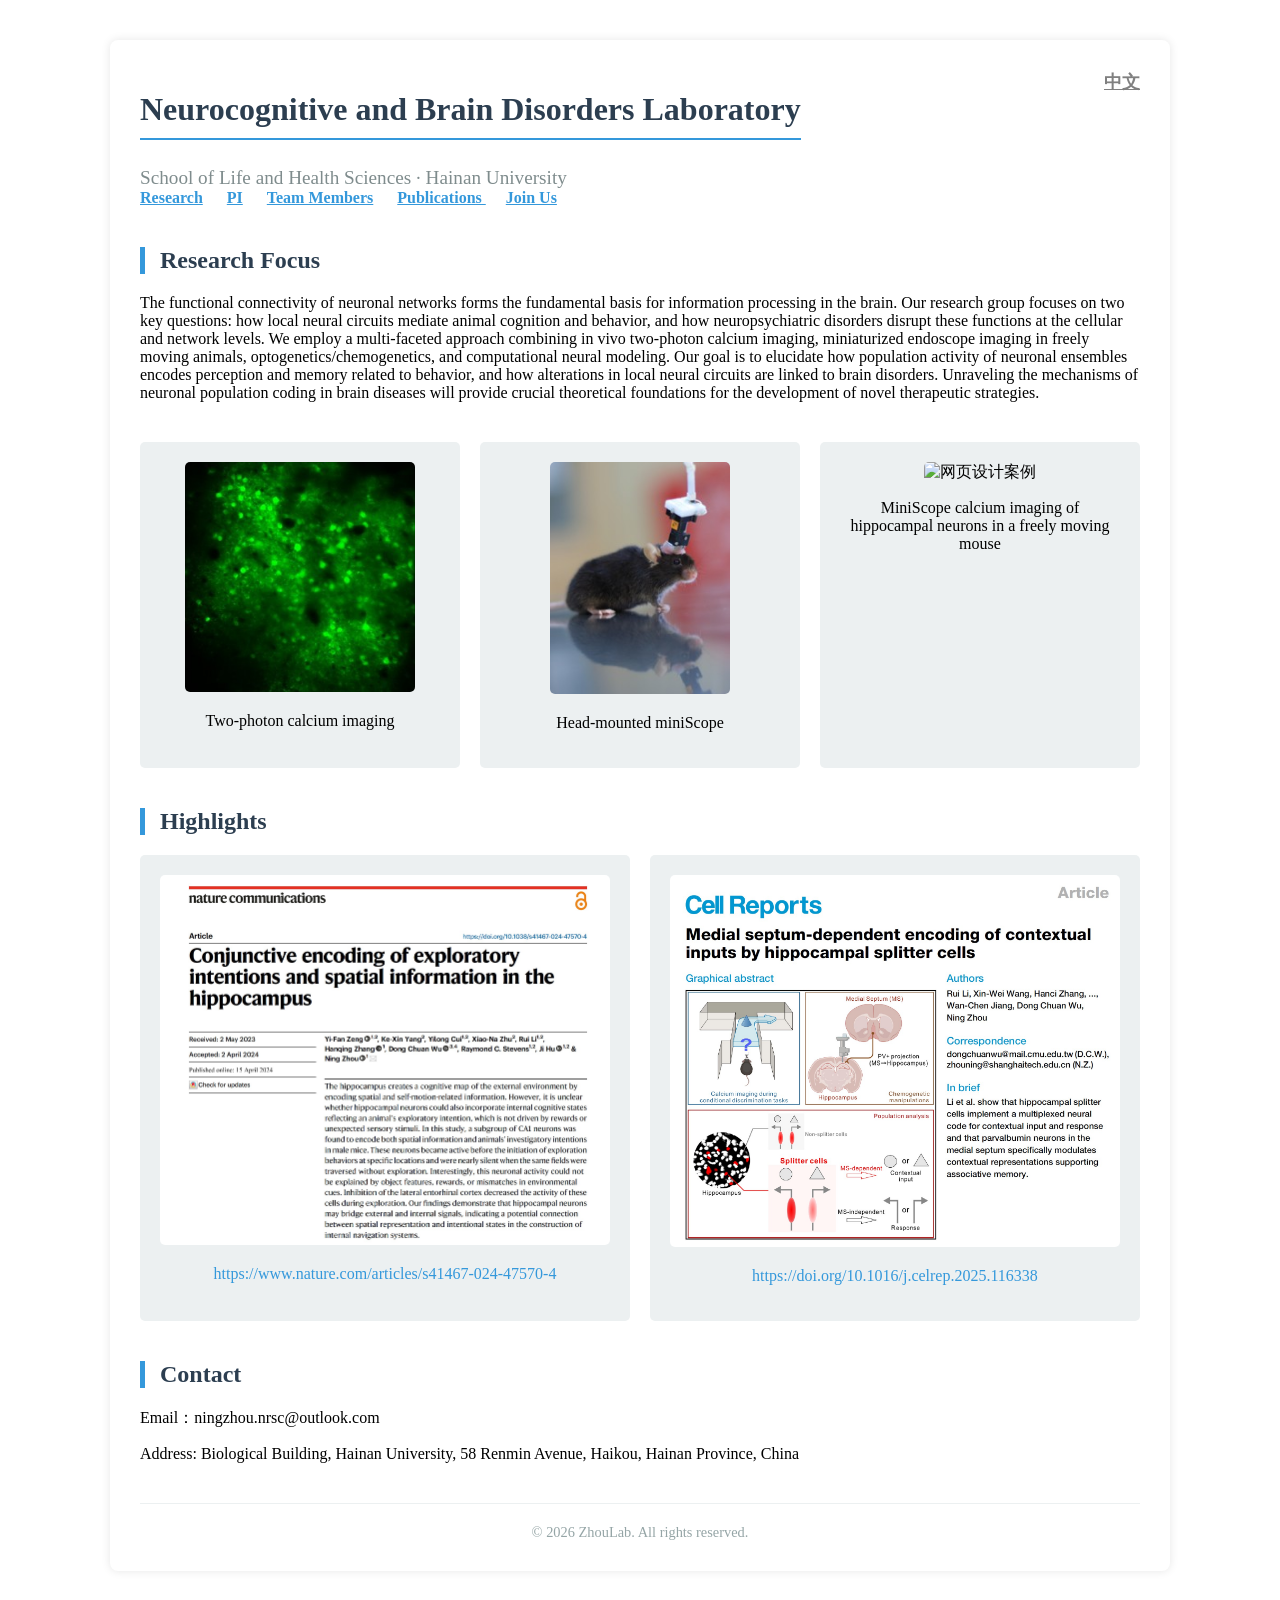
==== index-en.html @ 79aa7f77 "Add files via upload" ====
<!DOCTYPE html>
<html lang="en">
<head>
    <meta charset="UTF-8">
    <meta name="viewport" content="width=device-width, initial-scale=1.0">
    <title>Zhou Lab | HomePage</title>
<head>
    <meta charset="UTF-8">
    <meta name="viewport" content="width=device-width, initial-scale=1.0">
    <title>Zhou Lab | HomePage</title>

    <link rel="stylesheet" href="css/style.css">
</head>

</head>
<body>
    <div class="container">



        <h1>Neurocognitive and Brain Disorders Laboratory</h1>

        <a href="index.html" style="color: #808080; text-decoration: underline; font-weight: 600; font-size: 1.1em; float: right;">中文</a>

        <div class="tagline">School of Life and Health Sciences · Hainan University</div>

        <!--nav style="margin: 20px 0; padding: 10px 0; border-bottom: 1px solid #eee;"-->



            <a href="index.html" style="margin-right: 20px; font-weight: bold; color: #3498db;">Research</a>
            <a href="PI.html" style="margin-right: 20px; font-weight: bold; color: #3498db;">PI</a>
            <a href="team.html" style="margin-right: 20px; font-weight: bold; color: #3498db;">Team Members</a>
            <a href="works1.html" style="margin-right: 20px; font-weight: bold; color: #3498db;">Publications </a>
            <a href="joinus.html" style="margin-right: 20px; font-weight: bold; color: #3498db;">Join Us</a>
        </nav>
        <div class="section">
            <h2>Research Focus</h2>
            <p>The functional connectivity of neuronal networks forms the fundamental basis for information processing in the brain. Our research group focuses on two key questions: how local neural circuits mediate animal cognition and behavior, and how neuropsychiatric disorders disrupt these functions at the cellular and network levels. We employ a multi-faceted approach combining in vivo two-photon calcium imaging, miniaturized endoscope imaging in freely moving animals, optogenetics/chemogenetics, and computational neural modeling. Our goal is to elucidate how population activity of neuronal ensembles encodes perception and memory related to behavior, and how alterations in local neural circuits are linked to brain disorders. Unraveling the mechanisms of neuronal population coding in brain diseases will provide crucial theoretical foundations for the development of novel therapeutic strategies.</p>
        </div>



            <div class="services" style="grid-template-columns: repeat(3, 1fr);"> <!-- 改为两列展示 -->
                <div class="service-item">
           
                    <img src="images/twophoton1.jpg" alt="品牌设计案例" style="width: 230px; border-radius: 5px;">
                    <!--h3>双光子钙成像</h3-->
                    <p>Two-photon calcium imaging</p>
                </div>
                <div class="service-item">
                    <img src="images/miniscopemouse.jpg" alt="网页设计案例" style="width: 180px; border-radius: 5px;">
                   
                  <p> </p>
                    <p>Head-mounted miniScope</p>
            </div>
                <div class="service-item">
                    <img src="images/miniscope2.gif" alt="网页设计案例" style="width: 250px; border-radius: 5px;">
                  
                    <p>MiniScope calcium imaging of hippocampal neurons in a freely moving mouse</p>
                </div>
            </div>




<div class="section">
            <h2>Highlights</h2>
            <div class="services" style="grid-template-columns: repeat(2, 1fr);"> <!-- 改为两列展示 -->
                <div class="service-item">
                   
                    <img src="images/work2.jpg" alt="品牌设计案例" style="max-width: 100%; border-radius: 5px;">
                   
                    <p><a href="https://www.nature.com/articles/s41467-024-47570-4" target="_blank" rel="noopener" style="color: #3498db; text-decoration: none;">https://www.nature.com/articles/s41467-024-47570-4</a></p>

                </div>
                <div class="service-item">
                    <img src="images/work1.jpg" alt="网页设计案例" style="max-width: 100%; border-radius: 5px;">
                   
                     <p><a href="https://doi.org/10.1016/j.celrep.2025.116338" target="_blank" rel="noopener" style="color: #3498db; text-decoration: none;">https://doi.org/10.1016/j.celrep.2025.116338</a></p>

                </div>
            </div>
                     </div>






        <div class="section">
            <h2>Contact</h2>
            <p> Email：ningzhou.nrsc@outlook.com</p>
            <p> Address: Biological Building, Hainan University, 58 Renmin Avenue, Haikou, Hainan Province, China</p>
        </div>

        <div class="footer">
            © 2026 ZhouLab. All rights reserved.
        </div>
    </div>
</body>

</html>
---- css/style.css ----
<style>
        /* 简单的页面样式，让页面看起来更舒服 */
        body {
            font-family: 'Segoe UI', Tahoma, Geneva, Verdana, sans-serif;
            line-height: 1.6;
            margin: 0;
            padding: 0;
            background-color: #f4f4f4;
            color: #333;
        }
        .container {
            width: 80%;
            max-width: 1000px;
            margin: 40px auto;
            background: #fff;
            padding: 30px;
            box-shadow: 0 0 10px rgba(0,0,0,0.1);
            border-radius: 8px;
        }
        h1 {
            color: #2c3e50;
            border-bottom: 2px solid #3498db;
            padding-bottom: 10px;
            display: inline-block;
        }
        .tagline {
            font-size: 1.2em;
            color: #7f8c8d;
            margin-top: 5px;
        }
        .section {
            margin: 40px 0;
        }
        .section h2 {
            color: #2c3e50;
            border-left: 5px solid #3498db;
            padding-left: 15px;
        }
        .services {
            display: grid;
            grid-template-columns: repeat(auto-fit, minmax(200px, 1fr));
            gap: 20px;
            margin-top: 20px;
        }
        .service-item {
            background: #ecf0f1;
            padding: 20px;
            border-radius: 5px;
            text-align: center;
        }
        .footer {
            margin-top: 40px;
            text-align: center;
            color: #95a5a6;
            font-size: 0.9em;
            border-top: 1px solid #ecf0f1;
            padding-top: 20px;
        }
    </style>
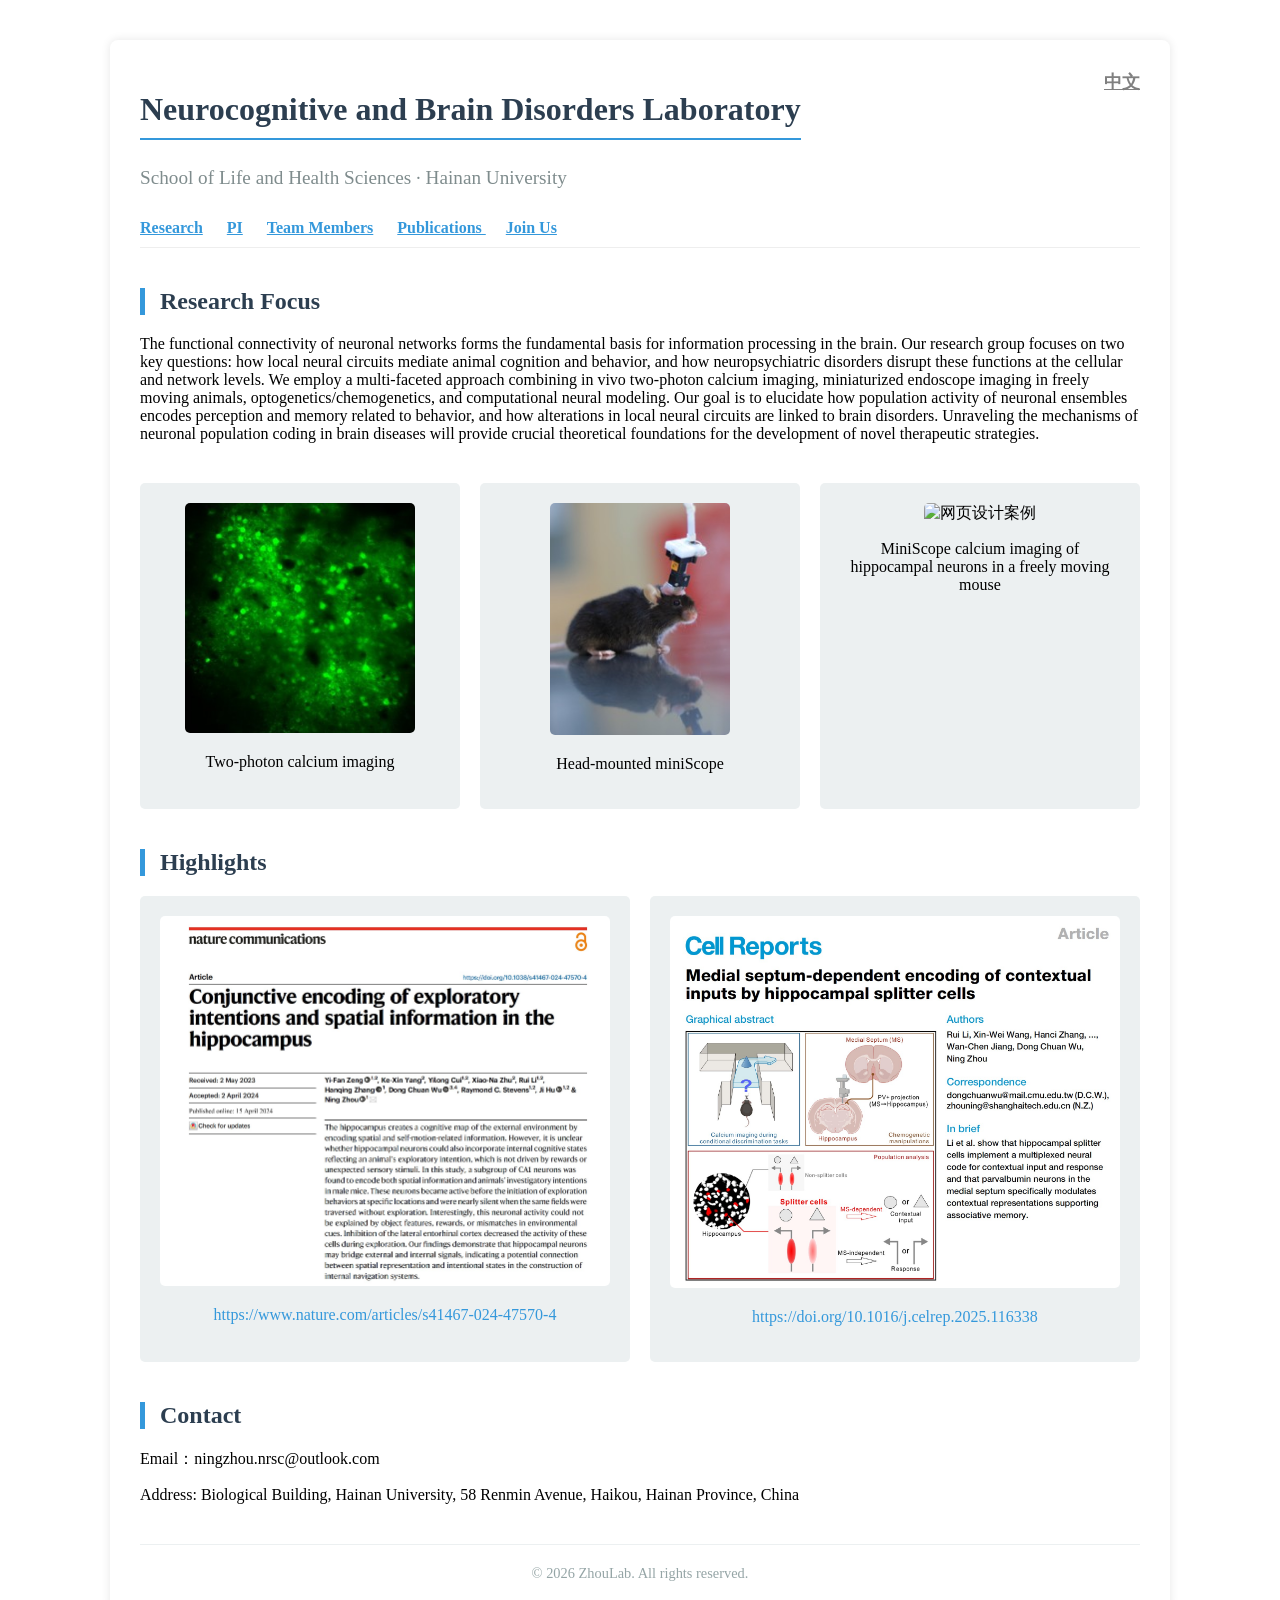
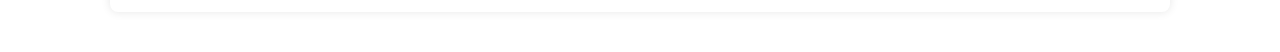
==== commit 1f5d11ec: "Update index-en.html" ====
--- a/index-en.html
+++ b/index-en.html
@@ -24,7 +24,7 @@
 
         <div class="tagline">School of Life and Health Sciences · Hainan University</div>
 
-        <!--nav style="margin: 20px 0; padding: 10px 0; border-bottom: 1px solid #eee;"-->
+        <nav style="margin: 20px 0; padding: 10px 0; border-bottom: 1px solid #eee;">
 
 
 
@@ -103,3 +103,4 @@
 </html>
 
 
+
--- a/css/style.css
+++ b/css/style.css
@@ -56,4 +56,6 @@
             border-top: 1px solid #ecf0f1;
             padding-top: 20px;
         }
-    </style>+
+    </style>
+
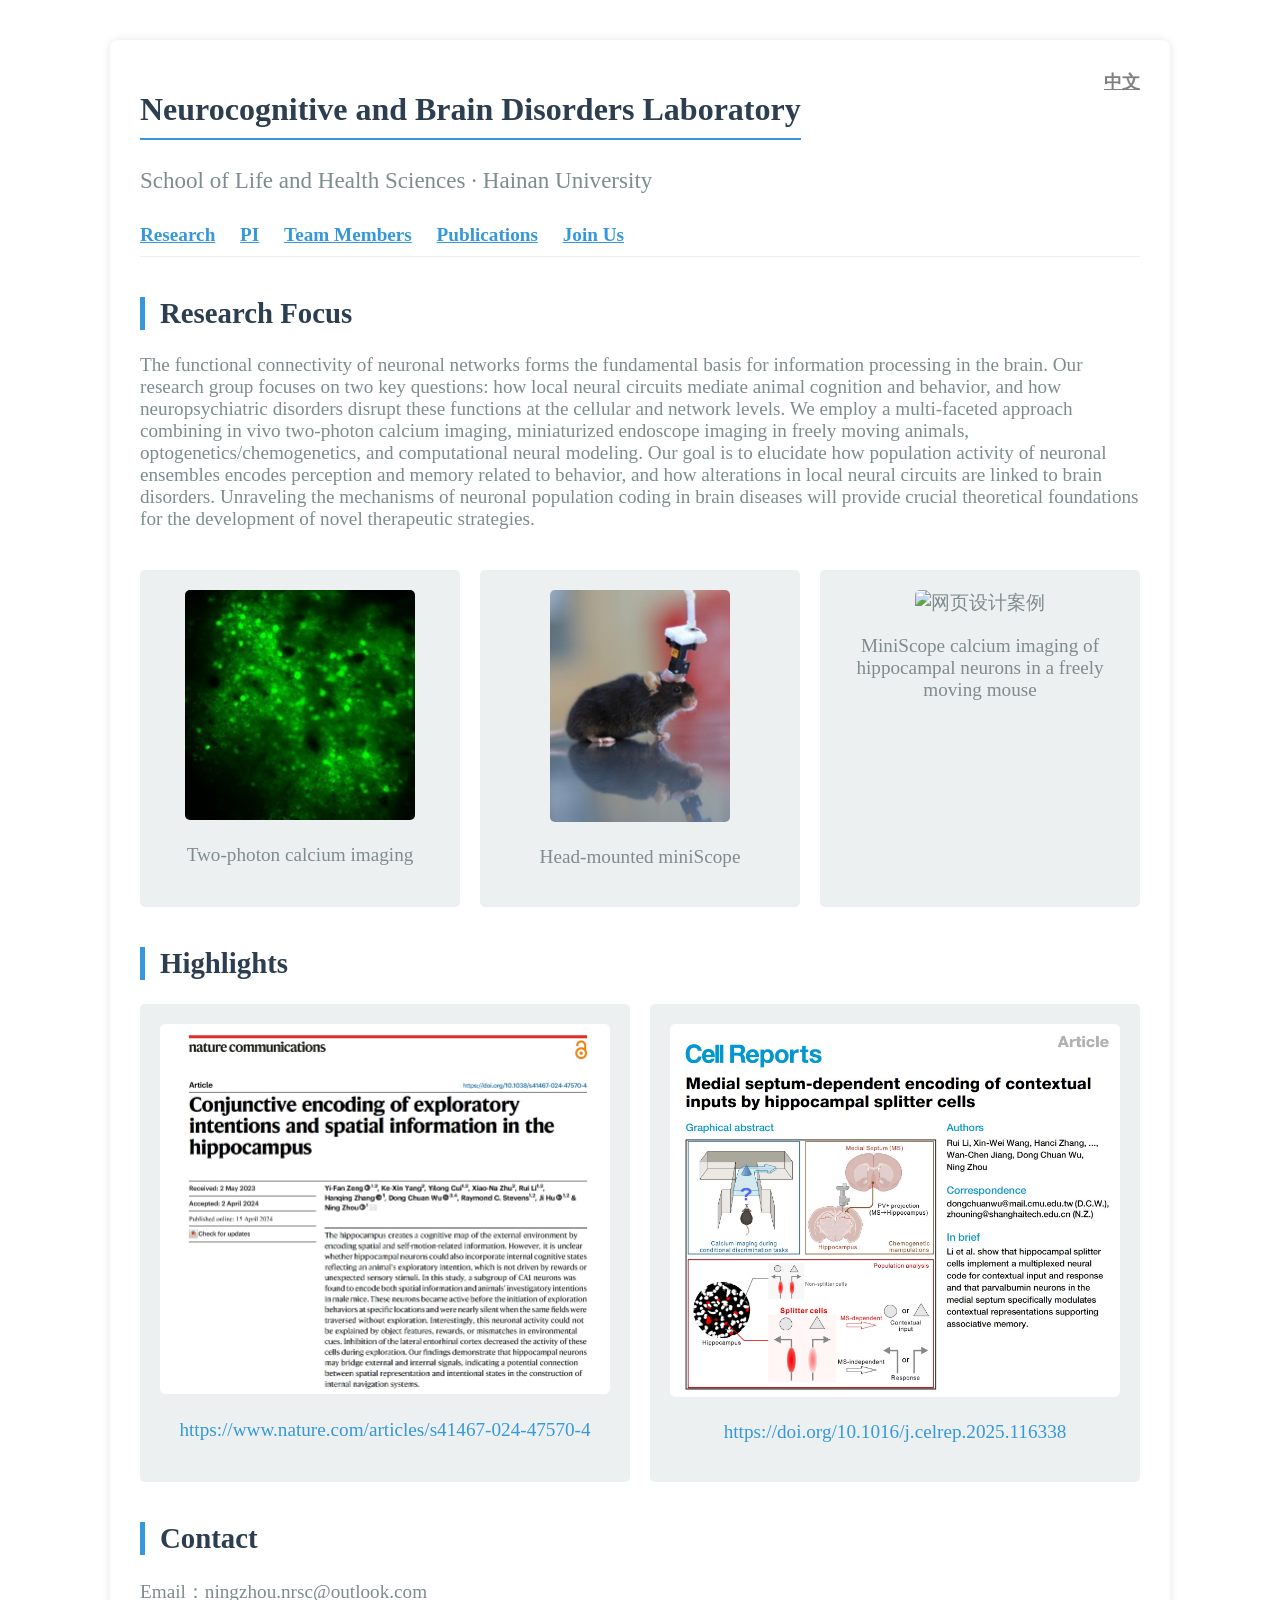
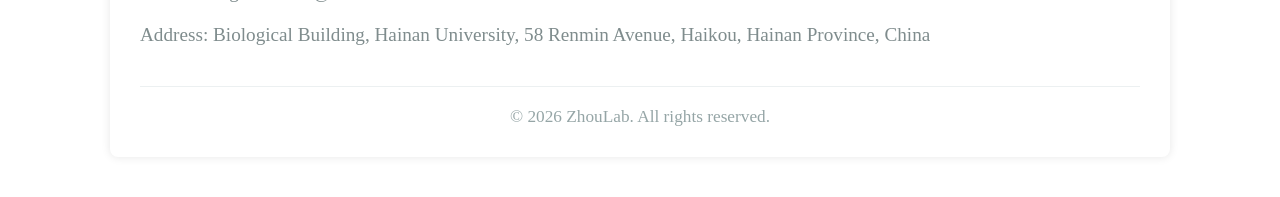
==== commit dab9f925: "Add files via upload" ====
--- a/index-en.html
+++ b/index-en.html
@@ -20,19 +20,19 @@
 
         <h1>Neurocognitive and Brain Disorders Laboratory</h1>
 
-        <a href="index.html" style="color: #808080; text-decoration: underline; font-weight: 600; font-size: 1.1em; float: right;">中文</a>
+        <a href="works1.html" style="color: #808080; text-decoration: underline; font-weight: 600; font-size: 1.1em; float: right;">中文</a>
 
-        <div class="tagline">School of Life and Health Sciences · Hainan University</div>
+        <div class="tagline"><div class="tagline">School of Life and Health Sciences · Hainan University</div>
 
         <nav style="margin: 20px 0; padding: 10px 0; border-bottom: 1px solid #eee;">
 
 
 
-            <a href="index.html" style="margin-right: 20px; font-weight: bold; color: #3498db;">Research</a>
-            <a href="PI.html" style="margin-right: 20px; font-weight: bold; color: #3498db;">PI</a>
-            <a href="team.html" style="margin-right: 20px; font-weight: bold; color: #3498db;">Team Members</a>
-            <a href="works1.html" style="margin-right: 20px; font-weight: bold; color: #3498db;">Publications </a>
-            <a href="joinus.html" style="margin-right: 20px; font-weight: bold; color: #3498db;">Join Us</a>
+            <a href="index-en.html" style="margin-right: 20px; font-weight: bold; color: #3498db;">Research</a>
+            <a href="PI-en.html" style="margin-right: 20px; font-weight: bold; color: #3498db;">PI</a>
+            <a href="team-en.html" style="margin-right: 20px; font-weight: bold; color: #3498db;">Team Members</a>
+            <a href="works1-en.html" style="margin-right: 20px; font-weight: bold; color: #3498db;">Publications</a>
+            <a href="joinus-en.html" style="margin-right: 20px; font-weight: bold; color: #3498db;">Join Us</a>
         </nav>
         <div class="section">
             <h2>Research Focus</h2>
@@ -103,4 +103,3 @@
 </html>
 
 
-
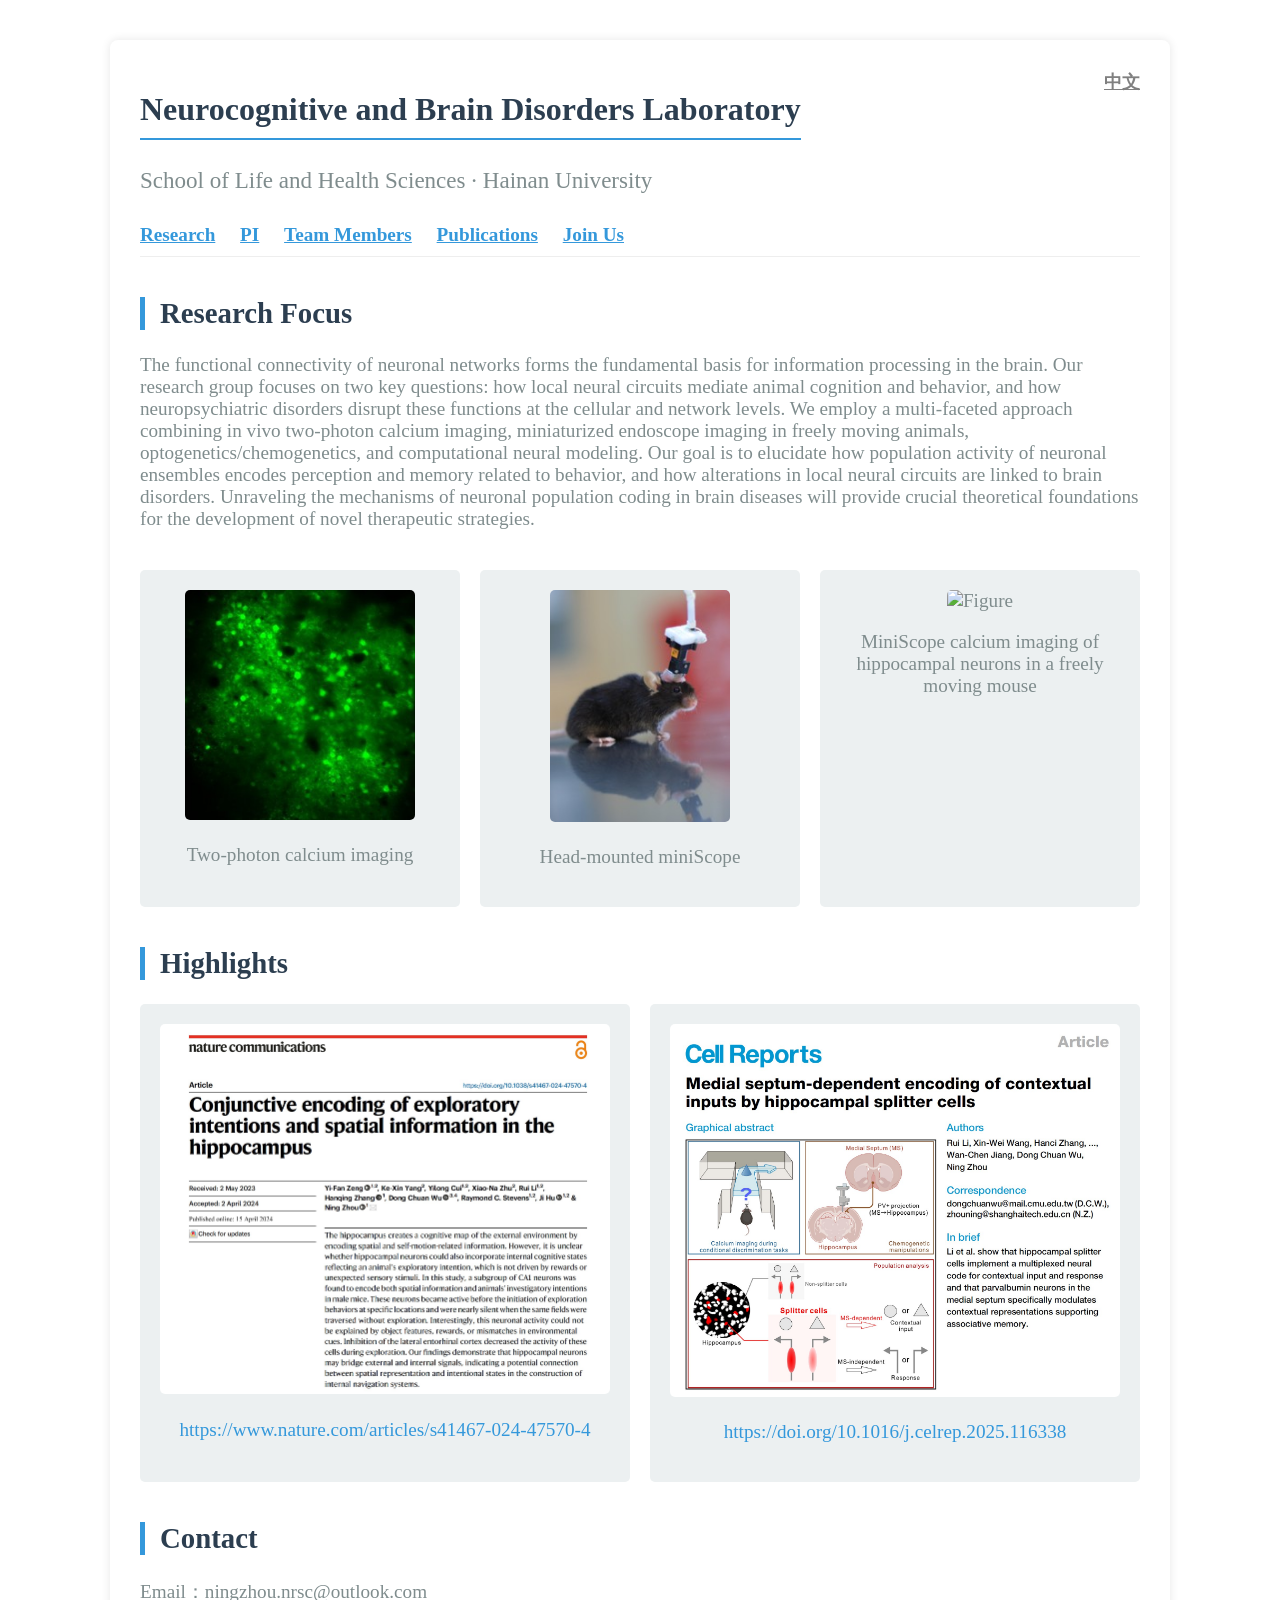
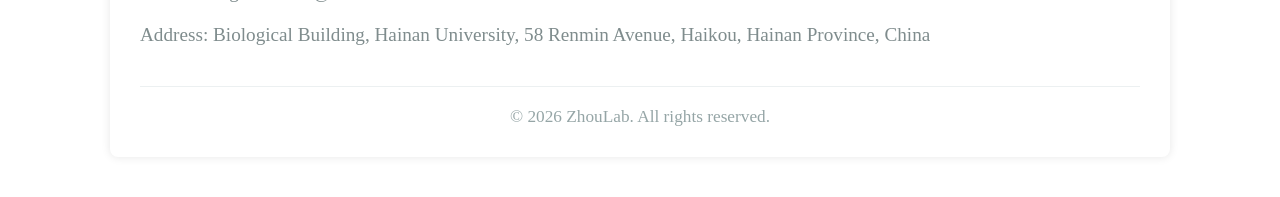
==== commit 19a77354: "Update index-en.html" ====
--- a/index-en.html
+++ b/index-en.html
@@ -1,5 +1,5 @@
 <!DOCTYPE html>
-<html lang="en">
+<html lang="zh">
 <head>
     <meta charset="UTF-8">
     <meta name="viewport" content="width=device-width, initial-scale=1.0">
@@ -44,18 +44,18 @@
             <div class="services" style="grid-template-columns: repeat(3, 1fr);"> <!-- 改为两列展示 -->
                 <div class="service-item">
            
-                    <img src="images/twophoton1.jpg" alt="品牌设计案例" style="width: 230px; border-radius: 5px;">
+                    <img src="images/twophoton1.jpg" alt="Figure" style="width: 230px; border-radius: 5px;">
                     <!--h3>双光子钙成像</h3-->
                     <p>Two-photon calcium imaging</p>
                 </div>
                 <div class="service-item">
-                    <img src="images/miniscopemouse.jpg" alt="网页设计案例" style="width: 180px; border-radius: 5px;">
+                    <img src="images/miniscopemouse.jpg" alt="Figure" style="width: 180px; border-radius: 5px;">
                    
                   <p> </p>
                     <p>Head-mounted miniScope</p>
             </div>
                 <div class="service-item">
-                    <img src="images/miniscope2.gif" alt="网页设计案例" style="width: 250px; border-radius: 5px;">
+                    <img src="images/miniscope2.gif" alt="Figure" style="width: 250px; border-radius: 5px;">
                   
                     <p>MiniScope calcium imaging of hippocampal neurons in a freely moving mouse</p>
                 </div>
@@ -69,13 +69,13 @@
             <div class="services" style="grid-template-columns: repeat(2, 1fr);"> <!-- 改为两列展示 -->
                 <div class="service-item">
                    
-                    <img src="images/work2.jpg" alt="品牌设计案例" style="max-width: 100%; border-radius: 5px;">
+                    <img src="images/work2.jpg" alt="Figure" style="max-width: 100%; border-radius: 5px;">
                    
                     <p><a href="https://www.nature.com/articles/s41467-024-47570-4" target="_blank" rel="noopener" style="color: #3498db; text-decoration: none;">https://www.nature.com/articles/s41467-024-47570-4</a></p>
 
                 </div>
                 <div class="service-item">
-                    <img src="images/work1.jpg" alt="网页设计案例" style="max-width: 100%; border-radius: 5px;">
+                    <img src="images/work1.jpg" alt="Figure" style="max-width: 100%; border-radius: 5px;">
                    
                      <p><a href="https://doi.org/10.1016/j.celrep.2025.116338" target="_blank" rel="noopener" style="color: #3498db; text-decoration: none;">https://doi.org/10.1016/j.celrep.2025.116338</a></p>
 
@@ -103,3 +103,4 @@
 </html>
 
 
+
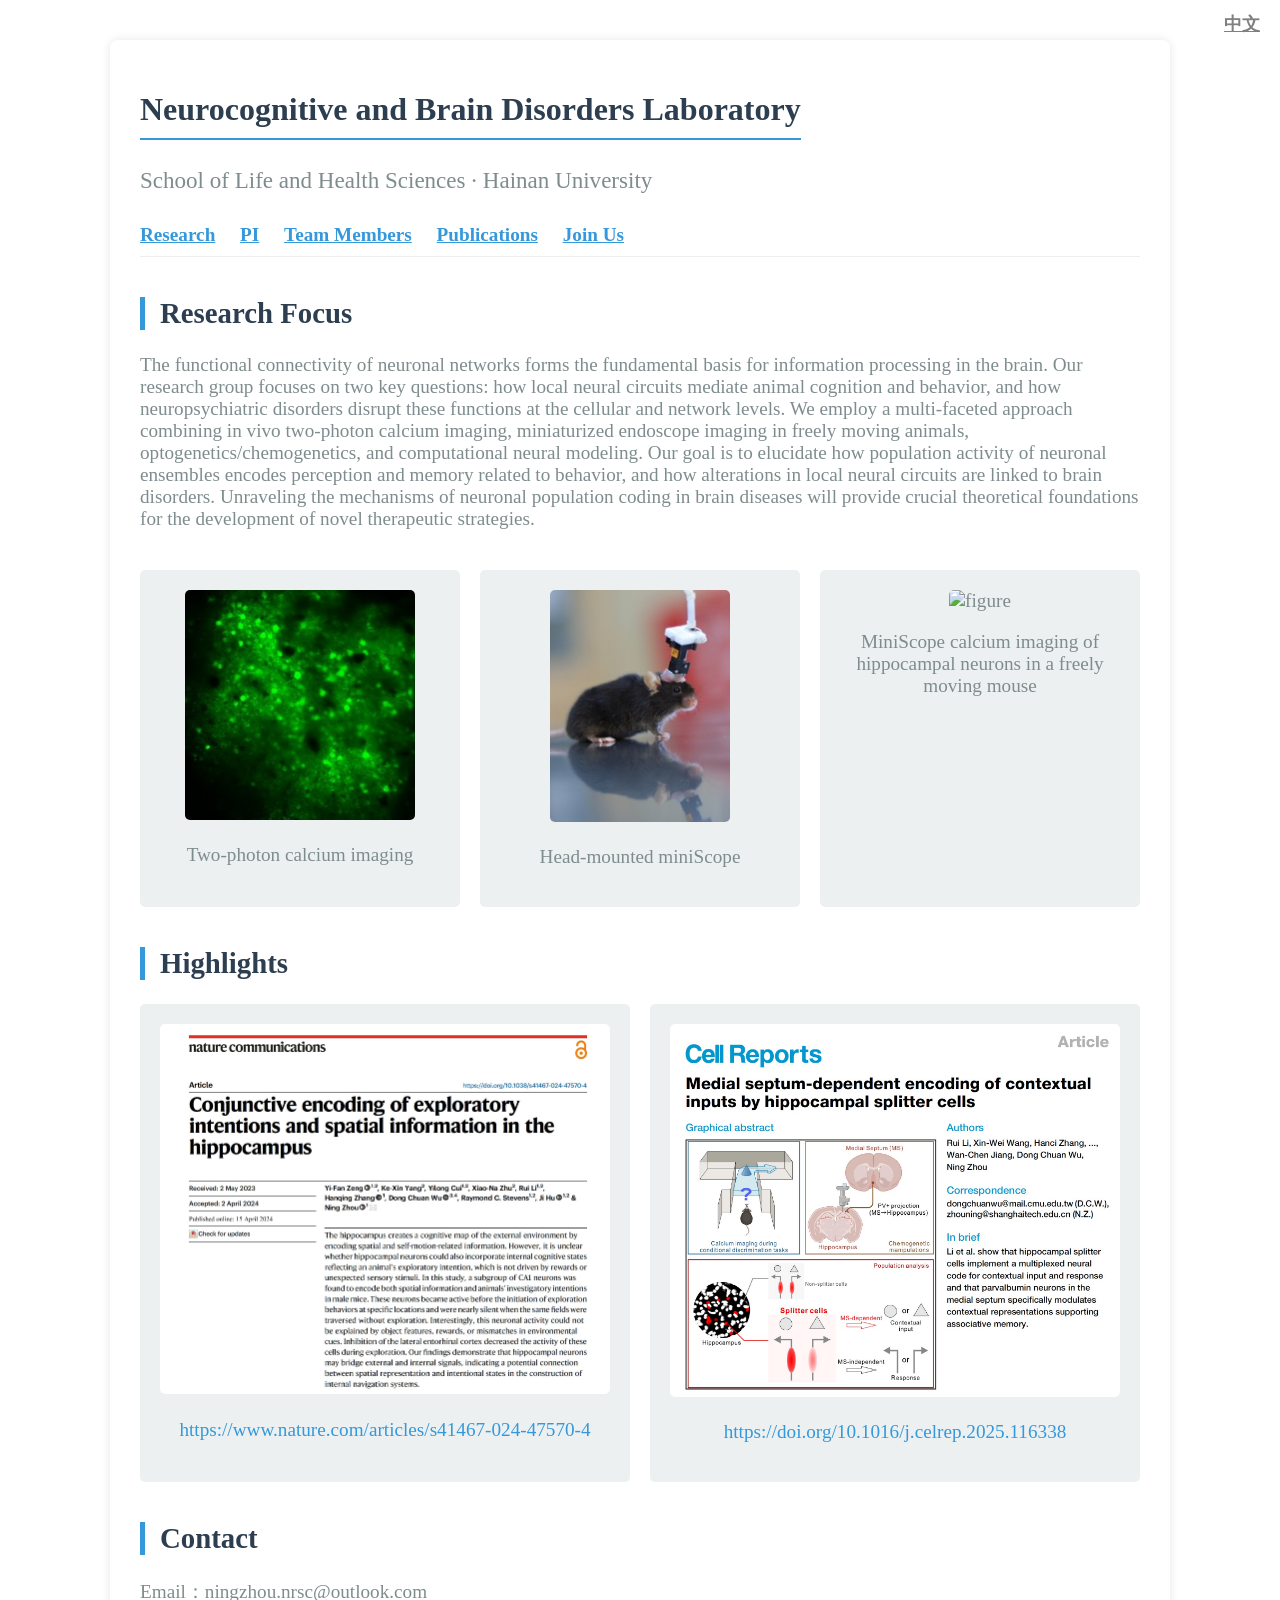
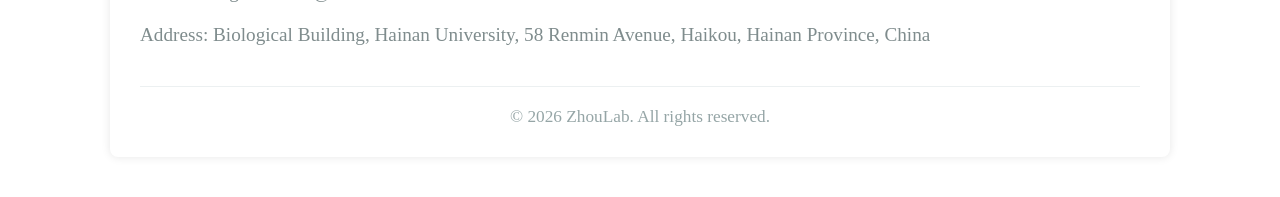
==== commit 27666b9b: "Add files via upload" ====
--- a/index-en.html
+++ b/index-en.html
@@ -14,13 +14,17 @@
 
 </head>
 <body>
+
+<a href="index.html" style="position: fixed; top: 12px; right: 20px; z-index: 9999; color: #808080; text-decoration: underline; font-weight: 600; font-size: 1.1em;">中文</a>
+
+
     <div class="container">
 
 
 
         <h1>Neurocognitive and Brain Disorders Laboratory</h1>
 
-        <a href="works1.html" style="color: #808080; text-decoration: underline; font-weight: 600; font-size: 1.1em; float: right;">中文</a>
+        <!--a href="works1.html" style="color: #808080; text-decoration: underline; font-weight: 600; font-size: 1.1em; float: right;">中文</a-->
 
         <div class="tagline"><div class="tagline">School of Life and Health Sciences · Hainan University</div>
 
@@ -41,21 +45,25 @@
 
 
 
-            <div class="services" style="grid-template-columns: repeat(3, 1fr);"> <!-- 改为两列展示 -->
-                <div class="service-item">
-           
-                    <img src="images/twophoton1.jpg" alt="Figure" style="width: 230px; border-radius: 5px;">
+            <!--div class="services" style="grid-template-columns: repeat(3, 1fr);"--> 
+            <div class="services" style="display: flex; flex-wrap: wrap; gap: 20px;">
+                <!--div class="service-item"-->
+            <div class="service-item" style="flex: 1 1 200px;">
+
+                    <img src="images/twophoton1.jpg" alt="figure" style="width: 230px; border-radius: 5px;">
                     <!--h3>双光子钙成像</h3-->
                     <p>Two-photon calcium imaging</p>
                 </div>
-                <div class="service-item">
-                    <img src="images/miniscopemouse.jpg" alt="Figure" style="width: 180px; border-radius: 5px;">
+                <!--div class="service-item"-->
+                <div class="service-item" style="flex: 1 1 200px;">
+                    <img src="images/miniscopemouse.jpg" alt="figure" style="width: 180px; border-radius: 5px;">
                    
                   <p> </p>
                     <p>Head-mounted miniScope</p>
             </div>
-                <div class="service-item">
-                    <img src="images/miniscope2.gif" alt="Figure" style="width: 250px; border-radius: 5px;">
+                <!--div class="service-item"-->
+                <div class="service-item" style="flex: 1 1 200px;">
+                    <img src="images/miniscope2.gif" alt="figure" style="width: 250px; border-radius: 5px;">
                   
                     <p>MiniScope calcium imaging of hippocampal neurons in a freely moving mouse</p>
                 </div>
@@ -66,16 +74,19 @@
 
 <div class="section">
             <h2>Highlights</h2>
-            <div class="services" style="grid-template-columns: repeat(2, 1fr);"> <!-- 改为两列展示 -->
-                <div class="service-item">
+            <!--div class="services" style="grid-template-columns: repeat(2, 1fr);"--> 
+            <div class="services" style="display: flex; flex-wrap: wrap; gap: 20px;">
+                <!--div class="service-item"-->
+            <div class="service-item" style="flex: 1 1 200px;">
                    
-                    <img src="images/work2.jpg" alt="Figure" style="max-width: 100%; border-radius: 5px;">
+                    <img src="images/work2.jpg" alt="figure" style="max-width: 100%; border-radius: 5px;">
                    
                     <p><a href="https://www.nature.com/articles/s41467-024-47570-4" target="_blank" rel="noopener" style="color: #3498db; text-decoration: none;">https://www.nature.com/articles/s41467-024-47570-4</a></p>
 
                 </div>
-                <div class="service-item">
-                    <img src="images/work1.jpg" alt="Figure" style="max-width: 100%; border-radius: 5px;">
+                <!--div class="service-item"-->
+                 <div class="service-item" style="flex: 1 1 200px;">
+                    <img src="images/work1.jpg" alt="figure" style="max-width: 100%; border-radius: 5px;">
                    
                      <p><a href="https://doi.org/10.1016/j.celrep.2025.116338" target="_blank" rel="noopener" style="color: #3498db; text-decoration: none;">https://doi.org/10.1016/j.celrep.2025.116338</a></p>
 
@@ -103,4 +114,3 @@
 </html>
 
 
-
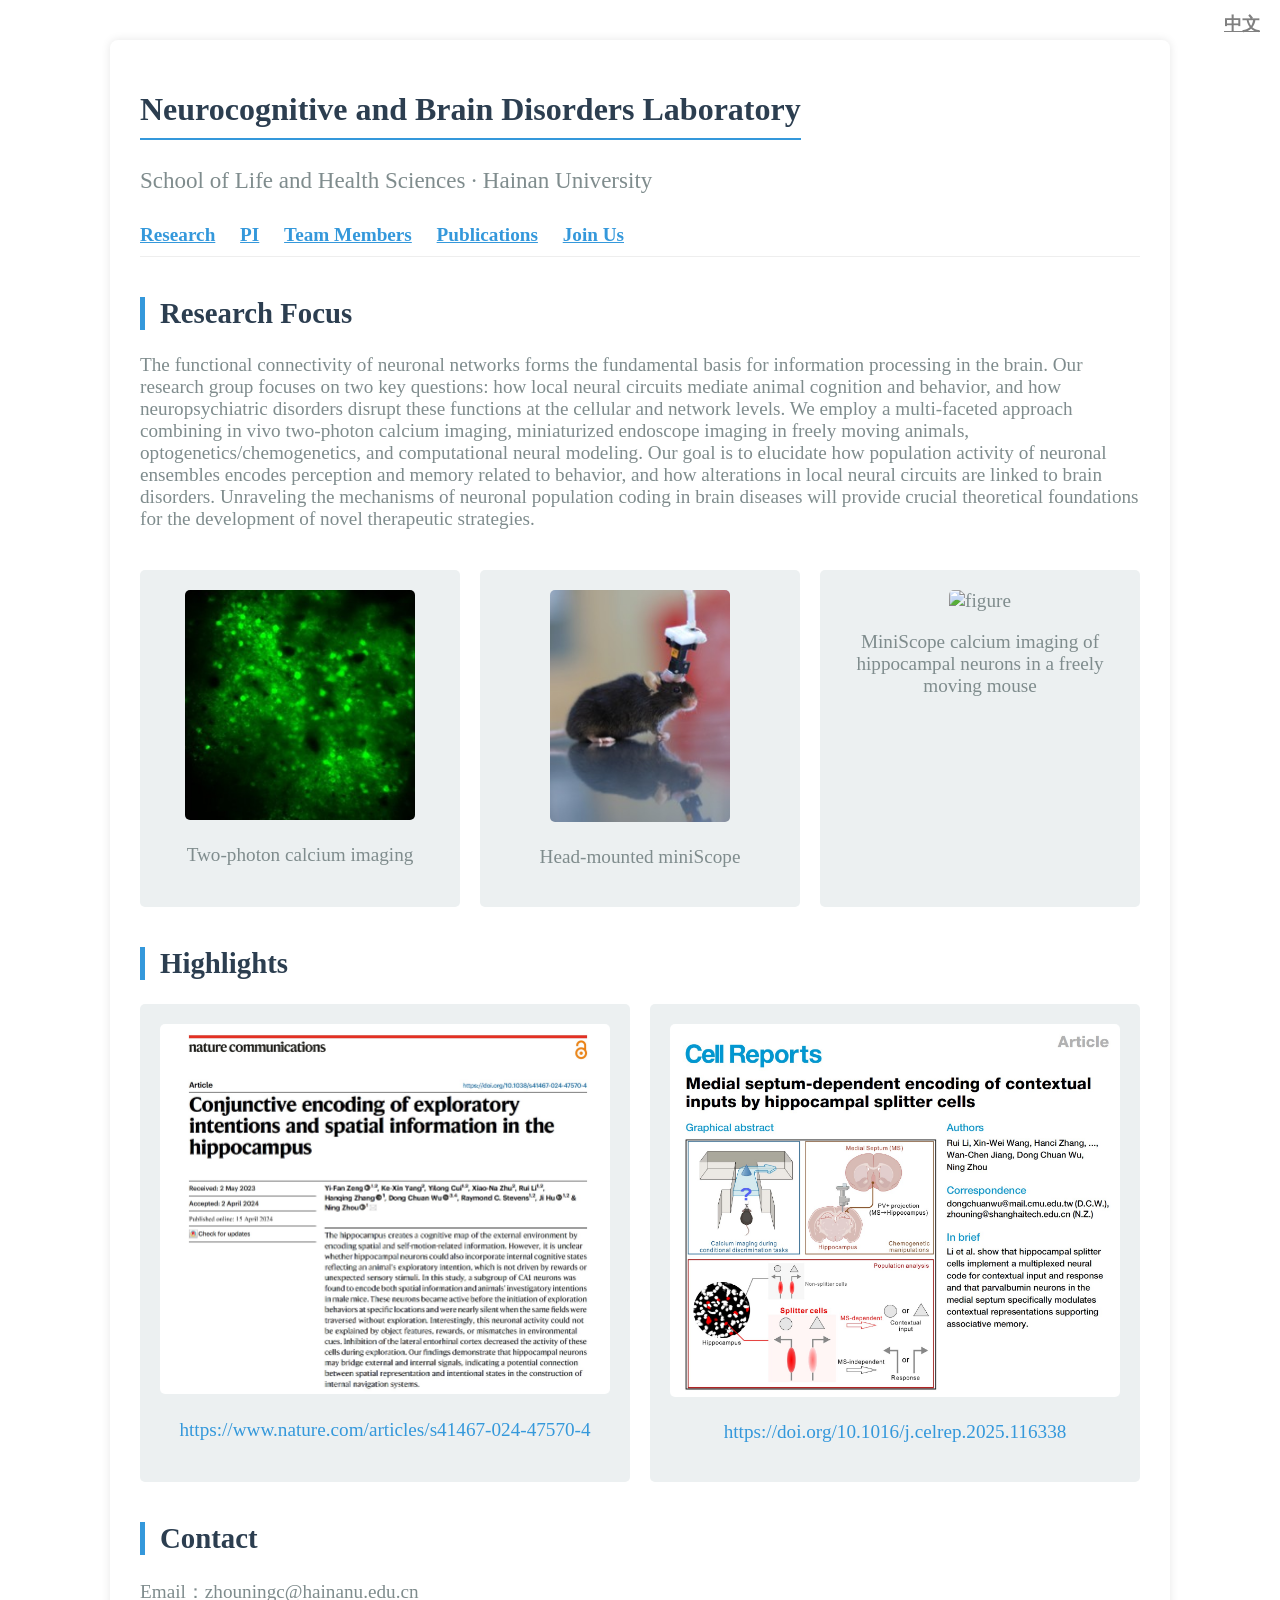
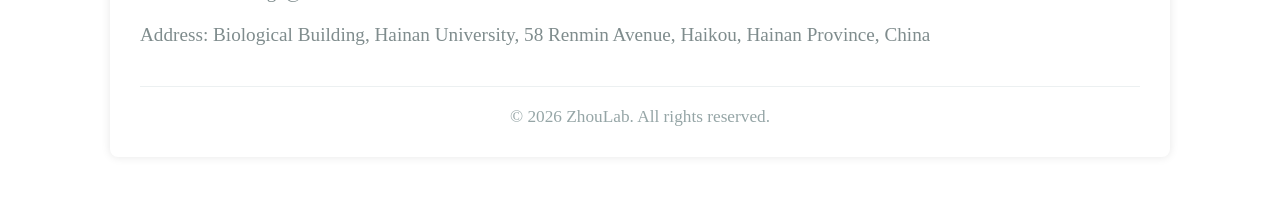
==== commit d6d14b4c: "Update index-en.html" ====
--- a/index-en.html
+++ b/index-en.html
@@ -101,7 +101,7 @@
 
         <div class="section">
             <h2>Contact</h2>
-            <p> Email：ningzhou.nrsc@outlook.com</p>
+            <p> Email：zhouningc@hainanu.edu.cn</p>
             <p> Address: Biological Building, Hainan University, 58 Renmin Avenue, Haikou, Hainan Province, China</p>
         </div>
 
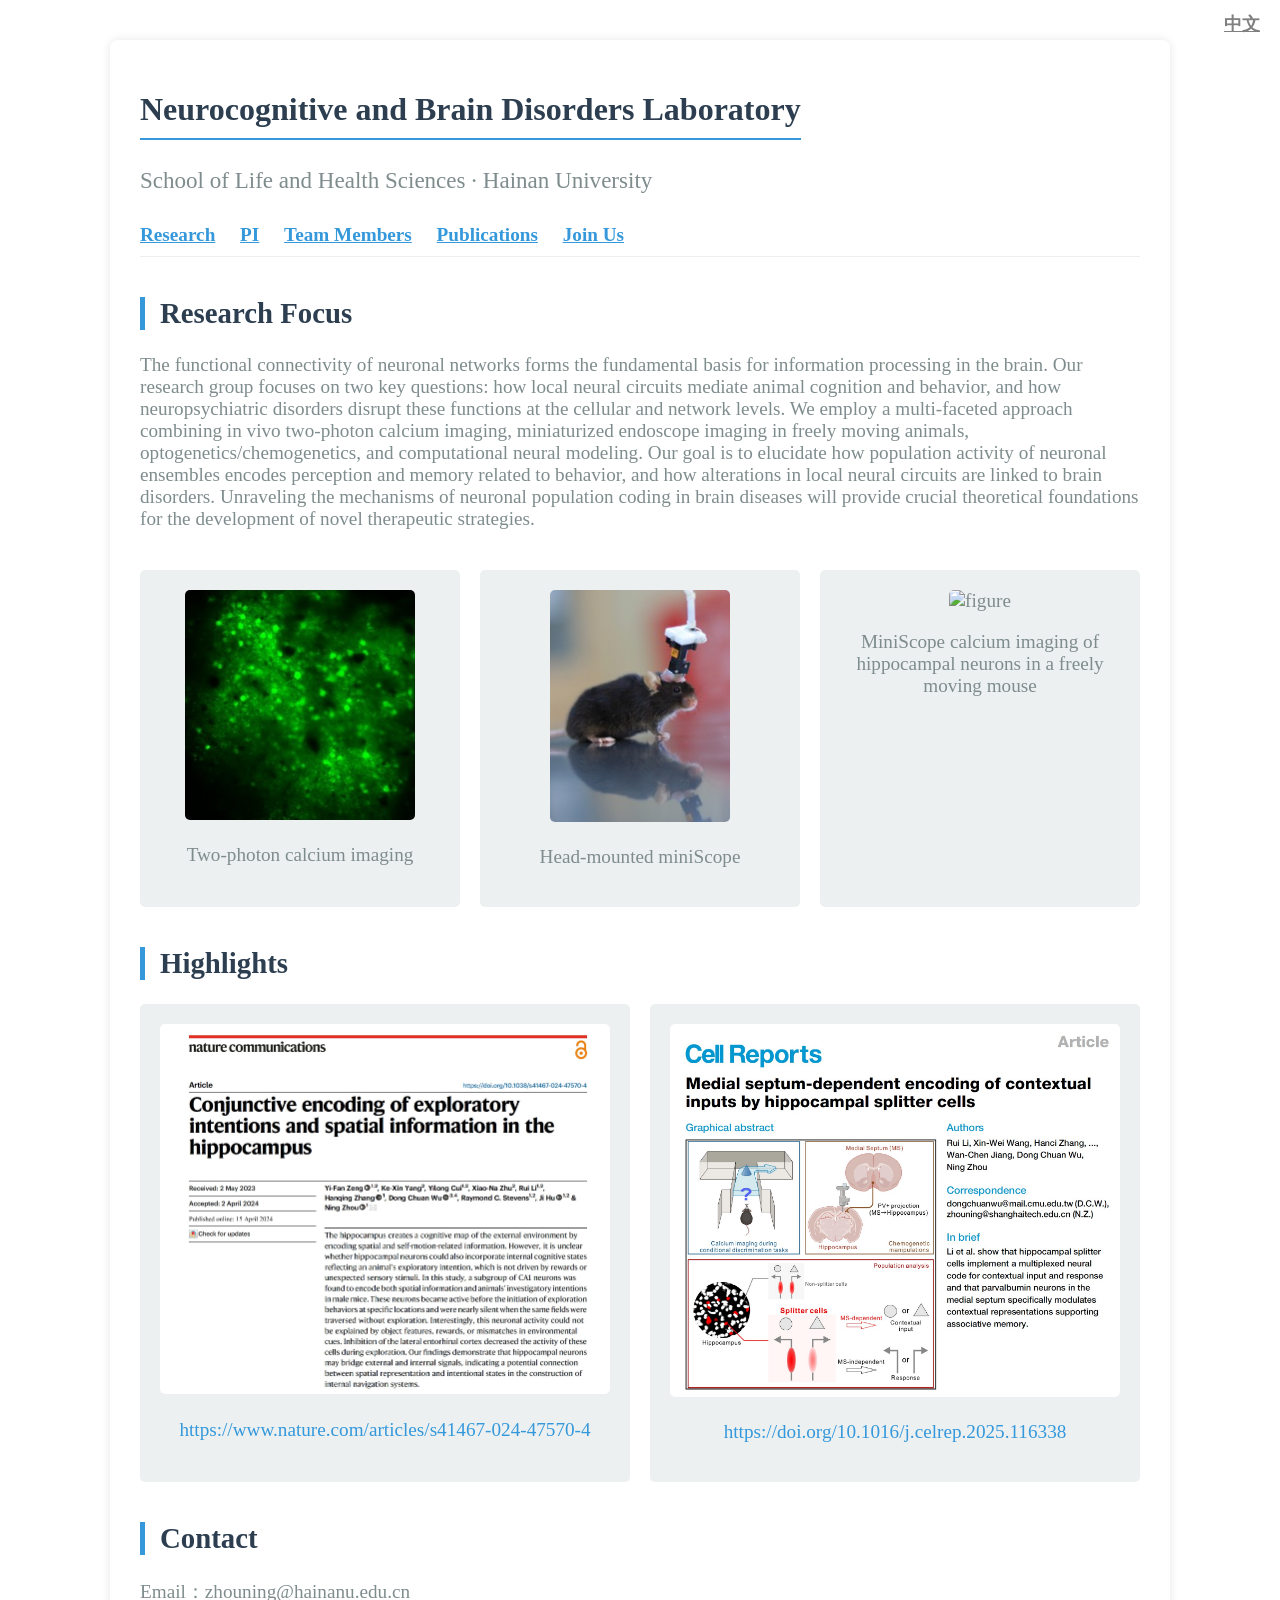
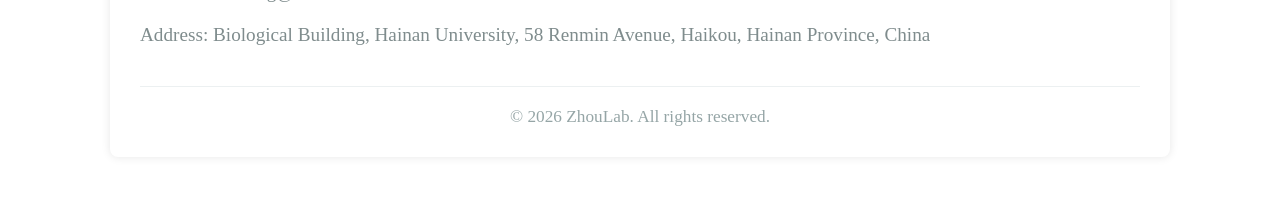
==== commit 62b87c98: "Update index-en.html" ====
--- a/index-en.html
+++ b/index-en.html
@@ -101,7 +101,7 @@
 
         <div class="section">
             <h2>Contact</h2>
-            <p> Email：zhouningc@hainanu.edu.cn</p>
+            <p> Email：zhouning@hainanu.edu.cn</p>
             <p> Address: Biological Building, Hainan University, 58 Renmin Avenue, Haikou, Hainan Province, China</p>
         </div>
 
